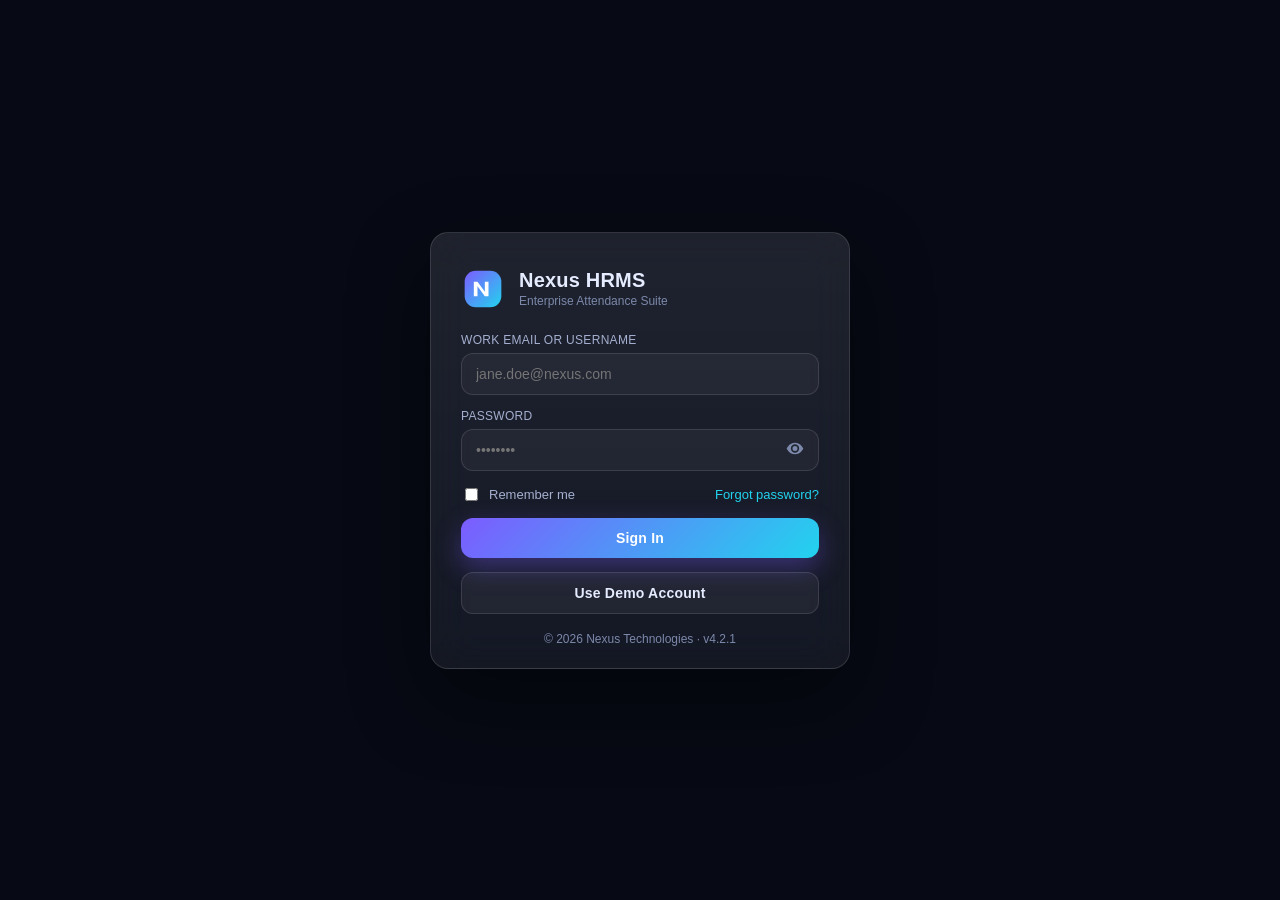
==== index.html @ 3ce0d013 "Initial commit" ====
<!DOCTYPE html>
<html lang="en">
<head>
<meta charset="UTF-8" />
<meta name="viewport" content="width=device-width, initial-scale=1.0"/>
<title>Nexus HRMS · Sign In</title>
<link rel="stylesheet" href="css/login.css"/>
</head>
<body>
  <!-- Animated gradient background + floating blobs -->
  <div class="bg-gradient"></div>
  <div class="blob blob-1"></div>
  <div class="blob blob-2"></div>
  <div class="blob blob-3"></div>
  <!-- Loading screen -->
  <div id="loader" class="loader hidden">
    <div class="loader-ring"></div>
    <p>Authenticating…</p>
  </div>
  <!-- Toast -->
  <div id="toast" class="toast"></div>
  <main class="login-wrap">
    <section class="glass-card login-card">
      <header class="brand">
        <div class="logo">
          <svg viewBox="0 0 48 48" width="44" height="44" aria-hidden="true">
            <defs>
              <linearGradient id="lg" x1="0" x2="1" y1="0" y2="1">
                <stop offset="0" stop-color="#7c5cff"/>
                <stop offset="1" stop-color="#22d3ee"/>
              </linearGradient>
            </defs>
            <rect x="4" y="4" width="40" height="40" rx="12" fill="url(#lg)"/>
            <path d="M14 32V16h4l8 11V16h4v16h-4l-8-11v11z" fill="#fff"/>
          </svg>
        </div>
        <div>
          <h1>Nexus HRMS</h1>
          <p class="sub">Enterprise Attendance Suite</p>
        </div>
      </header>
      <form id="loginForm" class="form" novalidate>
        <div class="field">
          <label for="username">Work Email or Username</label>
          <input id="username" type="text" autocomplete="username" placeholder="jane.doe@nexus.com" required/>
        </div>
        <div class="field">
          <label for="password">Password</label>
          <div class="pw">
            <input id="password" type="password" autocomplete="current-password" placeholder="••••••••" required/>
            <button type="button" id="togglePw" class="pw-toggle" aria-label="Show password">
              <svg viewBox="0 0 24 24" width="20" height="20"><path fill="currentColor" d="M12 5c-7 0-10 7-10 7s3 7 10 7 10-7 10-7-3-7-10-7zm0 12a5 5 0 110-10 5 5 0 010 10zm0-2a3 3 0 100-6 3 3 0 000 6z"/></svg>
            </button>
          </div>
        </div>
        <div class="row between">
          <label class="check">
            <input type="checkbox" id="remember"/>
            <span>Remember me</span>
          </label>
          <a href="#" class="link" id="forgot">Forgot password?</a>
        </div>
        <button type="submit" class="btn btn-primary ripple">
          <span>Sign In</span>
        </button>
        <button type="button" id="demoBtn" class="btn btn-ghost ripple">
          <span>Use Demo Account</span>
        </button>
      </form>
      <footer class="card-footer">
        <span>© 2026 Nexus Technologies · v4.2.1</span>
      </footer>
    </section>
  </main>
  <script src="js/login.js"></script>
</body>
</html>
---- css/login.css ----
/* ===== Nexus HRMS · Login ===== */
:root{
  --bg:#070a14;
  --ink:#e6ecff;
  --ink-2:#a5b0d0;
  --muted:#7c89aa;
  --glass:rgba(255,255,255,0.06);
  --glass-2:rgba(255,255,255,0.10);
  --stroke:rgba(255,255,255,0.12);
  --brand:#7c5cff;
  --brand-2:#22d3ee;
  --danger:#ff5d7a;
  --ok:#28d39a;
  --shadow:0 30px 80px rgba(0,0,0,.45);
  --radius:18px;
  --radius-sm:12px;
}
*{box-sizing:border-box}
html,body{margin:0;padding:0;height:100%;font-family:-apple-system,BlinkMacSystemFont,"Inter","Segoe UI",Roboto,Helvetica,Arial,sans-serif;color:var(--ink);background:var(--bg);overflow:hidden}
a{color:inherit;text-decoration:none}
/* Background */
.bg-gradient{position:fixed;inset:-20%;z-index:-3;background:
  radial-gradient(60% 40% at 20% 20%, #1a1450 0%, transparent 60%),
  radial-gradient(50% 40% at 80% 30%, #0b3a55 0%, transparent 65%),
  radial-gradient(60% 50% at 50% 90%, #2a0a45 0%, transparent 60%),
  linear-gradient(120deg,#05060d,#0a0f22 50%,#070a14);
  background-size:200% 200%;
  animation:bgshift 22s ease-in-out infinite;}
@keyframes bgshift{0%,100%{background-position:0 0,100% 0,50% 100%,0 0}50%{background-position:100% 50%,0 100%,50% 0,100% 100%}}
.blob{position:fixed;border-radius:50%;filter:blur(80px);opacity:.55;z-index:-2;animation:float 14s ease-in-out infinite}
.blob-1{width:420px;height:420px;background:#7c5cff;top:-80px;left:-60px}
.blob-2{width:380px;height:380px;background:#22d3ee;bottom:-100px;right:-60px;animation-delay:-4s}
.blob-3{width:280px;height:280px;background:#ff5dac;top:40%;left:55%;animation-delay:-8s}
@keyframes float{0%,100%{transform:translate(0,0) scale(1)}50%{transform:translate(40px,-30px) scale(1.08)}}
/* Loader */
.loader{position:fixed;inset:0;display:flex;flex-direction:column;align-items:center;justify-content:center;background:rgba(5,8,18,.55);backdrop-filter:blur(12px);z-index:50;gap:14px;color:var(--ink)}
.loader.hidden{display:none}
.loader-ring{width:48px;height:48px;border-radius:50%;border:3px solid rgba(255,255,255,.15);border-top-color:var(--brand-2);animation:spin .8s linear infinite}
@keyframes spin{to{transform:rotate(360deg)}}
/* Toast */
.toast{position:fixed;top:24px;left:50%;transform:translate(-50%,-30px);background:rgba(20,24,40,.85);backdrop-filter:blur(14px);border:1px solid var(--stroke);color:var(--ink);padding:12px 18px;border-radius:12px;box-shadow:var(--shadow);opacity:0;pointer-events:none;transition:.35s ease;z-index:60;font-size:14px}
.toast.show{opacity:1;transform:translate(-50%,0)}
.toast.ok{border-color:rgba(40,211,154,.45)}
.toast.err{border-color:rgba(255,93,122,.45)}
/* Login layout */
.login-wrap{height:100%;display:grid;place-items:center;padding:24px}
.glass-card{background:linear-gradient(180deg,var(--glass-2),var(--glass));backdrop-filter:blur(22px) saturate(140%);border:1px solid var(--stroke);border-radius:var(--radius);box-shadow:var(--shadow)}
.login-card{width:min(420px,100%);padding:34px 30px 22px;animation:rise .6s ease both}
@keyframes rise{from{opacity:0;transform:translateY(20px)}to{opacity:1;transform:translateY(0)}}
.brand{display:flex;align-items:center;gap:14px;margin-bottom:22px}
.brand h1{margin:0;font-size:20px;letter-spacing:.2px}
.brand .sub{margin:2px 0 0;color:var(--muted);font-size:12px}
.logo{width:44px;height:44px;display:grid;place-items:center}
/* Form */
.form{display:flex;flex-direction:column;gap:14px}
.field label{display:block;font-size:12px;color:var(--ink-2);margin-bottom:6px;letter-spacing:.3px;text-transform:uppercase}
.field input{width:100%;background:rgba(255,255,255,.04);border:1px solid var(--stroke);color:var(--ink);padding:12px 14px;border-radius:var(--radius-sm);outline:none;transition:.2s;font-size:14px}
.field input:focus{border-color:rgba(124,92,255,.7);box-shadow:0 0 0 4px rgba(124,92,255,.18);background:rgba(255,255,255,.06)}
.pw{position:relative}
.pw input{padding-right:42px}
.pw-toggle{position:absolute;right:6px;top:50%;transform:translateY(-50%);background:transparent;border:0;color:var(--muted);padding:8px;border-radius:8px;cursor:pointer}
.pw-toggle:hover{color:var(--ink);background:rgba(255,255,255,.06)}
.row{display:flex;align-items:center;gap:10px}
.row.between{justify-content:space-between}
.check{display:flex;align-items:center;gap:8px;font-size:13px;color:var(--ink-2);cursor:pointer}
.check input{accent-color:var(--brand)}
.link{font-size:13px;color:var(--brand-2)}
.link:hover{text-decoration:underline}
/* Buttons */
.btn{position:relative;overflow:hidden;border:0;cursor:pointer;padding:12px 16px;border-radius:var(--radius-sm);font-weight:600;letter-spacing:.2px;font-size:14px;transition:transform .15s ease,box-shadow .2s ease,background .2s;display:inline-flex;align-items:center;justify-content:center;gap:8px}
.btn-primary{background:linear-gradient(135deg,var(--brand),var(--brand-2));color:white;box-shadow:0 10px 26px rgba(124,92,255,.35)}
.btn-primary:hover{transform:translateY(-1px);box-shadow:0 14px 30px rgba(124,92,255,.5)}
.btn-ghost{background:rgba(255,255,255,.05);color:var(--ink);border:1px solid var(--stroke)}
.btn-ghost:hover{background:rgba(255,255,255,.1)}
.ripple .ink{position:absolute;border-radius:50%;transform:scale(0);background:rgba(255,255,255,.4);animation:ripple .6s linear;pointer-events:none}
@keyframes ripple{to{transform:scale(4);opacity:0}}
.card-footer{margin-top:18px;text-align:center;color:var(--muted);font-size:12px}
@media (max-width:480px){
  .login-card{padding:26px 20px}
  .brand h1{font-size:18px}
}
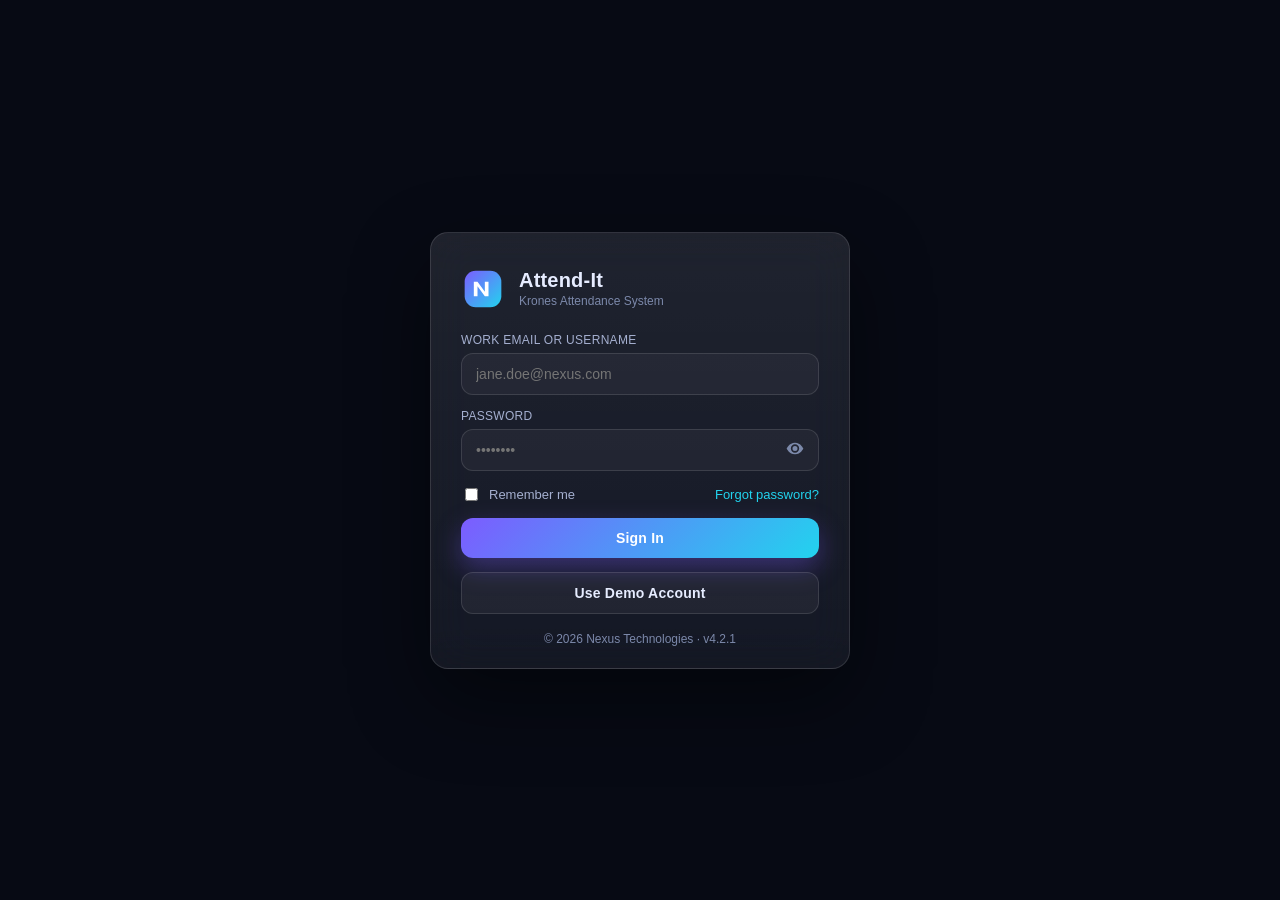
==== commit 68183774: "Login edits" ====
--- a/index.html
+++ b/index.html
@@ -3,7 +3,7 @@
 <head>
 <meta charset="UTF-8" />
 <meta name="viewport" content="width=device-width, initial-scale=1.0"/>
-<title>Nexus HRMS · Sign In</title>
+<title>Attend-it · Sign In</title>
 <link rel="stylesheet" href="css/login.css"/>
 </head>
 <body>
@@ -35,8 +35,8 @@
           </svg>
         </div>
         <div>
-          <h1>Nexus HRMS</h1>
-          <p class="sub">Enterprise Attendance Suite</p>
+          <h1>Attend-It</h1>
+          <p class="sub">Krones Attendance System</p>
         </div>
       </header>
       <form id="loginForm" class="form" novalidate>
